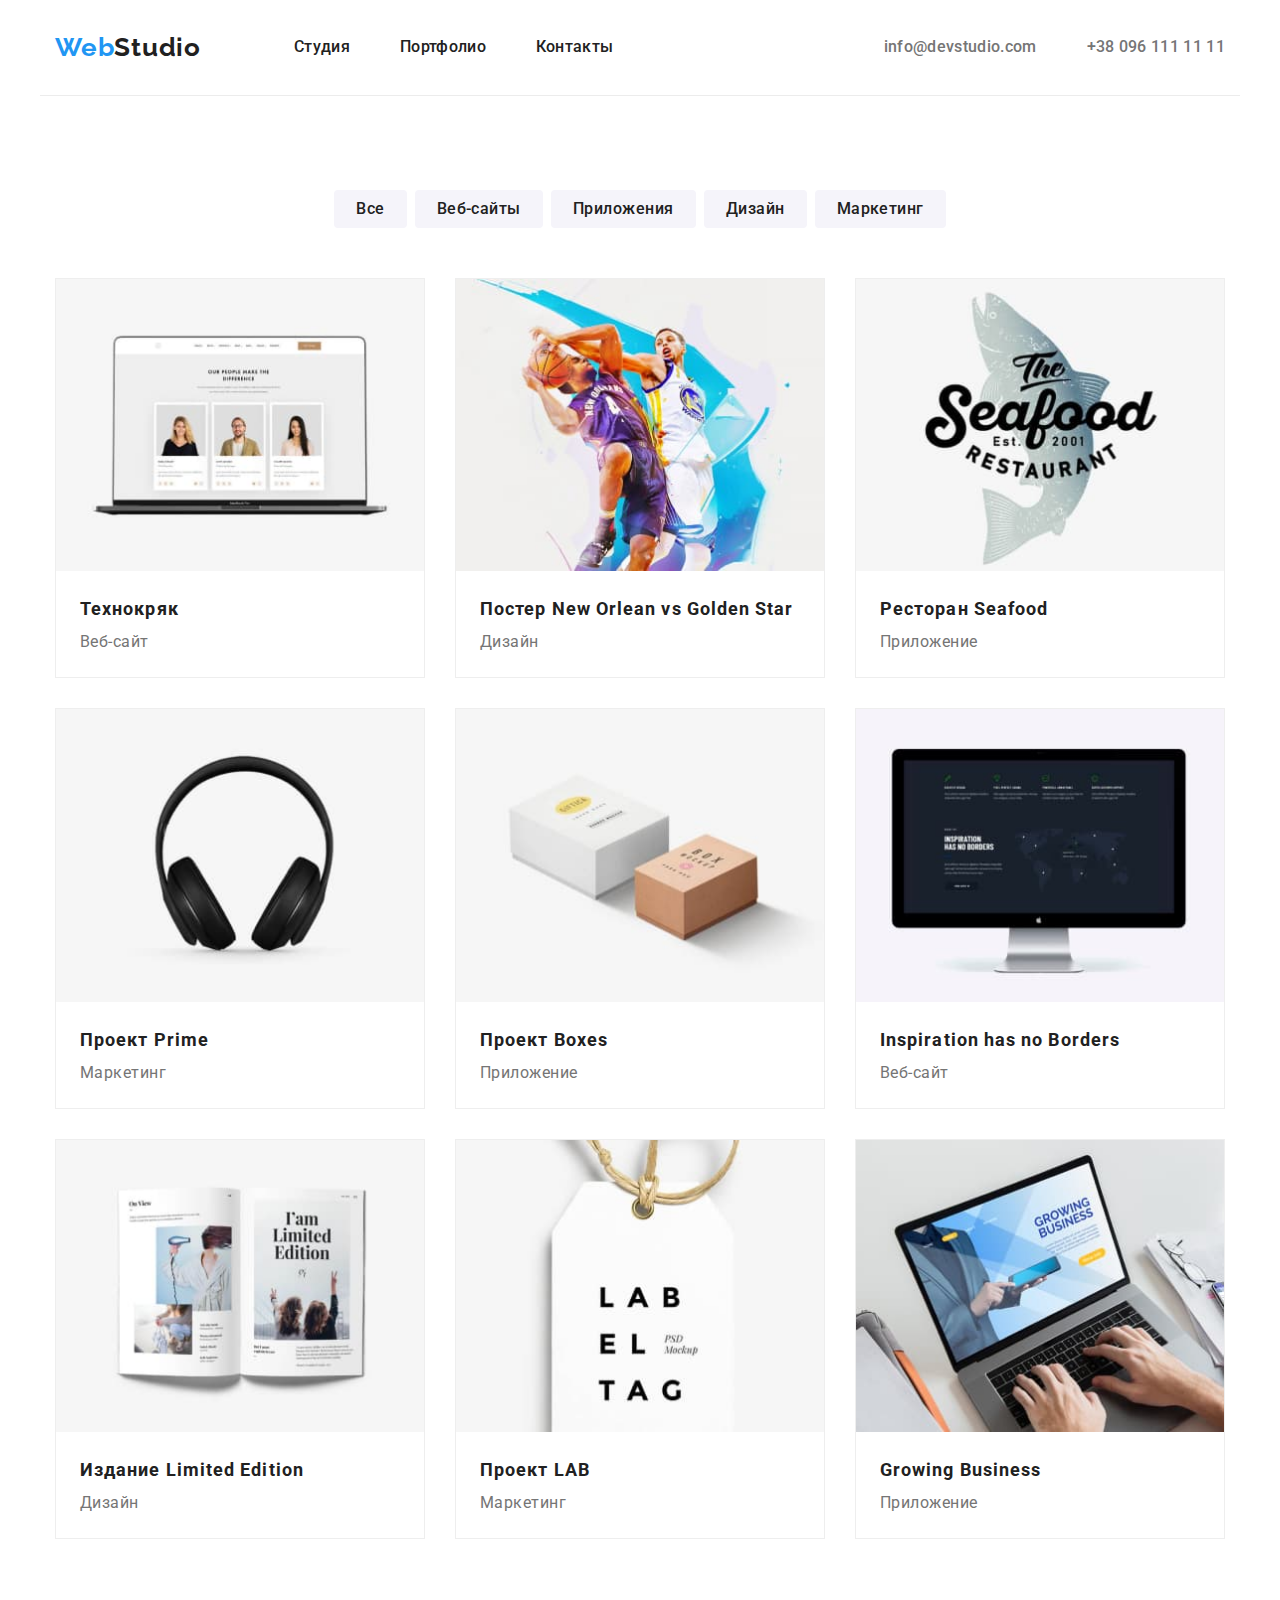
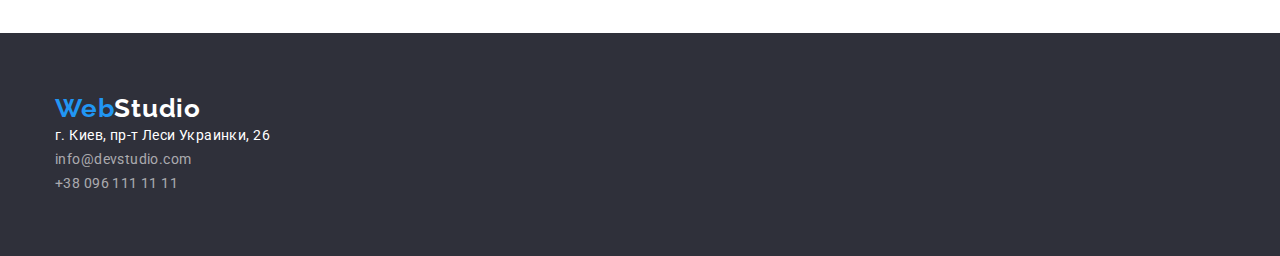
==== portfolio.html @ 323608a8 "Initial commit" ====
<!DOCTYPE html>
<html lang="ru">
<head>
    <meta charset="UTF-8">
    <meta http-equiv="X-UA-Compatible" content="IE=edge">
    <meta name="viewport" content="width=device-width, initial-scale=1.0">
    <title>WebStudio</title>
    <!-- Fonts start -->
    <link rel="preconnect" href="https://fonts.googleapis.com">
    <link rel="preconnect" href="https://fonts.gstatic.com" crossorigin>
    <link
        href="https://fonts.googleapis.com/css2?family=Raleway:wght@700&family=Roboto:wght@400;500;700;900&display=swap"
        rel="stylesheet">
    <!-- Fonts end -->

    <!-- Normalize styles start -->
    <link rel="stylesheet" href="https://cdnjs.cloudflare.com/ajax/libs/modern-normalize/1.1.0/modern-normalize.min.css">
    <!-- Normalize styles end -->

    <!-- custom styles start -->
    <link rel="stylesheet" href="./css/styles.css">
    <!-- custom styles end -->
</head>

<body>
    <!-- Секція хедер -->
    <header class="page-header">
        <!-- Основна навігація по сайту -->
        <div class="container header-container">
            <nav class="header-nav">
                <a class="header-logo logo" href="" lang="en">Web<span class="header-logo-span">Studio</span></a>
                <ul class="header-list list">
                    <li class="header-list-item"><a class="header-link link" href="./index.html">Студия</a></li>
                    <li class="header-list-item"><a class="header-link link" href="">Портфолио</a></li>
                    <li class="header-list-item"><a class="header-link link" href="">Контакты</a></li>
                </ul>
            </nav>
            <!-- Контактні дані -->
            <div class="header-group">
                <ul class="header-contact-list list">
                    <li class="header-contact-list-item"><a class="header-contact-link link"
                            href="mailto:info@devstudio.com" lang="en">info@devstudio.com</a></li>
                    <li class="header-contact-list-item"><a class="header-contact-link link" href="tel:+380961111111">+38
                            096 111 11 11</a></li>
                </ul>
            </div>
        </div>
    </header>
    <!-- Блок унікального контенту на сторінці -->
    <main>
        <section class="portfolio">
            <div class="portfolio-container container">
                <h1 hidden>Портфолио</h1>
                <!-- Фільтр -->
                <ul class="portfolio-filter-list list">
                    <li class="portfolio-filter-list-item"><button class="portfolio-filter-btn btn" type="button">Все</button></li>
                    <li class="portfolio-filter-list-item"><button class="portfolio-filter-btn btn" type="button">Веб-сайты</button></li>
                    <li class="portfolio-filter-list-item"><button class="portfolio-filter-btn btn" type="button">Приложения</button></li>
                    <li class="portfolio-filter-list-item"><button class="portfolio-filter-btn btn" type="button">Дизайн</button></li>
                    <li class="portfolio-filter-list-item"><button class="portfolio-filter-btn btn" type="button">Маркетинг</button></li>
                </ul>
                <!-- Портфоліо -->
                <ul class="portfolio-list card-set list">
                    <li class="portfolio-list-item card-set-item"><a class="portfolio-list-link link" href="">
                        <img src="./images/hw-2/img.jpg" alt="" width="370" height="294">
                        <div class="portfolio-list-item-info">
                            <h2 class="portfolio-list-item-title">Технокряк</h2>
                            <p class="portfolio-list-item-text">Веб-сайт</p>
                        </div>
                    </a></li>
                    <li class="portfolio-list-item card-set-item"><a class="portfolio-list-link link" href="">
                        <img src="./images/hw-2/img-2.jpg" alt="" width="370" height="294">
                        <div class="portfolio-list-item-info">
                            <h2 class="portfolio-list-item-title">Постер New Orlean vs Golden Star</h2>
                            <p class="portfolio-list-item-text">Дизайн</p>
                        </div>
                    </a></li>
                    <li class="portfolio-list-item card-set-item"><a class="portfolio-list-link link" href="">
                        <img src="./images/hw-2/img-3.jpg" alt="" width="370" height="294">
                        <div class="portfolio-list-item-info">
                            <h2 class="portfolio-list-item-title">Ресторан Seafood</h2>
                            <p class="portfolio-list-item-text">Приложение</p>
                        </div>
                    </a></li>
                    <li class="portfolio-list-item card-set-item"><a class="portfolio-list-link link" href="">
                        <img src="./images/hw-2/img-4.jpg" alt="" width="370" height="294">
                        <div class="portfolio-list-item-info">
                            <h2 class="portfolio-list-item-title">Проект Prime</h2>
                            <p class="portfolio-list-item-text">Маркетинг</p>
                        </div>
                    </a></li>
                    <li class="portfolio-list-item card-set-item"><a class="portfolio-list-link link" href="">
                        <img src="./images/hw-2/img-5.jpg" alt="" width="370" height="294">
                        <div class="portfolio-list-item-info">
                            <h2 class="portfolio-list-item-title">Проект Boxes</h2>
                            <p class="portfolio-list-item-text">Приложение</p>
                        </div>
                    </a></li>
                    <li class="portfolio-list-item card-set-item"><a class="portfolio-list-link link" href="">
                        <img src="./images/hw-2/img-6.jpg" alt="" width="370" height="294">
                        <div class="portfolio-list-item-info">
                            <h2 class="portfolio-list-item-title">Inspiration has no Borders</h2>
                            <p class="portfolio-list-item-text">Веб-сайт</p>
                        </div>
                    </a></li>
                    <li class="portfolio-list-item card-set-item"><a class="portfolio-list-link link" href="">
                        <img src="./images/hw-2/img-7.jpg" alt="" width="370" height="294">
                        <div class="portfolio-list-item-info">
                            <h2 class="portfolio-list-item-title">Издание Limited Edition</h2>
                            <p class="portfolio-list-item-text">Дизайн</p>
                        </div>
                    </a></li>
                    <li class="portfolio-list-item card-set-item"><a class="portfolio-list-link link" href="">
                        <img src="./images/hw-2/img-8.jpg" alt="" width="370" height="294">
                        <div class="portfolio-list-item-info">
                            <h2 class="portfolio-list-item-title">Проект LAB</h2>
                            <p class="portfolio-list-item-text">Маркетинг</p>
                        </div>
                    </a></li>
                    <li class="portfolio-list-item card-set-item"><a class="portfolio-list-link link" href="">
                        <img src="./images/hw-2/img-9.jpg" alt="" width="370" height="294">
                        <div class="portfolio-list-item-info">
                            <h2 class="portfolio-list-item-title">Growing Business</h2>
                            <p class="portfolio-list-item-text">Приложение</p>
                        </div>
                    </a></li>
                </ul>
            </div>
        </section>
    </main>
    <!--Секція футер-->
    <footer class="footer">
        <div class="footer-container container">
            <a class="footer-logo logo" href="" lang="en">Web<span class="footer-logo-span">Studio</span></a>
            <address class="footer-address">
                <ul class="footer-address-list list">
                    <li class="footer-address-list-item"><a class="footer-address-link link">г. Киев, пр-т Леси Украинки, 26</a></li>
                    <li class="footer-address-list-item"><a class="footer-link link" href="mailto:info@devstudio.com" lang="en">info@devstudio.com</a></li>
                    <li class="footer-address-list-item"><a class="footer-link link" href="tel:+380961111111">+38 096 111 11 11</a></li>
                </ul>
            </address>
        </div>
    </footer>  
</body>
</html>
---- css/styles.css ----
:root {
    /* fonts */
        --main-font: "Roboto";
        --secondary-font: "Raleway";
    /* text colors */
        --accent-txt-cl: #2196F3;
        --secondary-accent-txt-cl: #FFFFFF;
        --main-txt-cl: #212121;
        --secondary-txt-cl: #757575;
    /* bg-colors */
        --main-bg-cl: #FFFFFF;
        --secondary-bg-cl: #2F303A;
        --accent-bg-cl: #2196F3;
        --secondary-accent-bg-cl: #F5F4FA;
    /* others */
        --portfolio-items: 3;
        --portfolio-gap: 30px;
        --team-items: 4;
        --team-gap: 30px;
        --benefits-items: 4;
        --benefits-gap: 30px;
}

/* reset */
h1,
h2,
h3,
h4,
p {
    margin: 0;
}

img {
    display: block;
    max-width: 100%;
    height: auto;
}

/* body */
body {
    font-family: var(--main-font), sans-serif;
    color: var(--main-txt-cl);
    margin: 0;
}

.container {
    width: 1200px;
    padding-left: 15px;
    padding-right: 15px;
    margin-left: auto;
    margin-right: auto;
}

.section {
    padding-top: 94px;
    padding-bottom: 94px;
}

/* lists */
.list {
    list-style-type: none;
    text-decoration: none;
    margin: 0;
    padding: 0;
}

/* links */
.link {
    text-decoration: none;
}

/* buttons */
.btn {
    cursor: pointer;
}

/* section titles */
.section-title {
    font-weight: 700;
    font-size: 36px;
    line-height: 1.17;
    text-align: center;
    letter-spacing: 0.03em;
    color: var(--main-txt-cl);
}

/* header */
.page-header {
    background-color: var(--main-bg-cl)
}

.header-container {
    display: flex;
    justify-content: space-between;
    flex-direction: row;
    align-items: center;
    border-bottom: 1px solid #ECECEC;
}

.header-nav {
    display: flex;
    flex-direction: row;
    align-items: center;
    padding-top: 32px;
    padding-bottom: 32px;
}

.header-logo {
    margin-right: 93px;
}

.logo {
    font-family: var(--secondary-font);
    font-weight: 700;
    font-size: 26px;
    line-height: 1.19;
    letter-spacing: 0.03em;
    color: var(--accent-txt-cl);
    text-decoration: none;
}

.header-logo-span {
    color: var(--main-txt-cl);
    text-decoration: none;
}

.header-list {
    display: flex;
    flex-direction: row;
    align-items: center;
}

.header-list, .list {}

.header-list-item {
    margin-right: 50px;
}

.header-list-item:last-child {
    margin-right: 0;
}

.header-link {
    width: 122px;
    height: 16px;
    left: 1263px;
    top: 32px;
    font-weight: 500;
    line-height: 1.14;
    letter-spacing: 0.02em;
    color: var(--main-txt-cl);
}

     
.header-link:hover,
.header-link:focus {
    color: var(--accent-txt-cl);
}

.header-contact-list {
    display: flex;
    flex-direction: row;
    align-items: center;
}

.header-contact-list, .list {}

.header-contact-link {
    width: 122px;
    height: 16px;
    left: 1263px;
    top: 32px;
    font-weight: 500;
    line-height: 1.14;
    letter-spacing: 0.02em;
    color: var(--secondary-txt-cl);
}

.header-contact-link:hover,
.header-contact-link:focus {
    color: var(--accent-txt-cl);
}

.header-contact-list-item:not(:last-child) {
    margin-right: 50px;
}

/* hero*/
.hero {
    background-color: var(--secondary-bg-cl);
}

.hero-container {
    display: flex;
    justify-content: center;
    align-items: center;
    flex-direction: column;
    padding-top: 200px;
    padding-bottom: 200px;
}

.hero-title {
    width: 696px;
    font-weight: 900;
    font-size: 44px;
    line-height: 1.14;
    text-align: center;
    letter-spacing: 0.06em;
    text-transform: uppercase;
    color: var(--secondary-accent-txt-cl);
    margin-bottom: 30px;
}

.hero-btn {
    font-weight: 700;
    font-size: 16px;
    line-height: 1.19;
    letter-spacing: 0.06em;
    text-align: center;
    color: var(--secondary-accent-txt-cl);
    background-color: var(--accent-bg-cl);
    width: 200px;
    height: 50px;
    border: none;
    border-radius: 4px;
}

.hero-btn:hover,
.hero-btn:focus {
    background-color: #188CE8;
}

/* benefits */
.benefits-list {
    display: flex;
    justify-content: space-between;
    align-items: center;
    flex-direction: row;
    padding-top: 94px;
    padding-bottom: 94px;
}

/* benefits-set start */
.benefits-set {
    margin: 0;
    display: flex;
    flex-wrap: wrap;
    margin-left: calc(-1 * var(--benefits-gap));
    margin-top: calc(-1 * var(--benefits-gap));
}

.benefits-set-item {
    flex-basis: calc(100% / var(--benefits-items) - var(--benefits-gap));
    margin-left: var(--benefits-gap);
    margin-top: var(--benefits-gap);
}
/* benefits-set end */

.benefits-list-item-title {
    font-weight: 700;
    font-size: 14px;
    line-height: 1.14x;
    letter-spacing: 0.03em;
    text-transform: uppercase;
    color: var(--main-txt-cl);
    margin-bottom: 10px;
}

.benefits-list-item-text {
    font-weight: 400;
    font-size: 14px;
    line-height: 1.71;
    letter-spacing: 0.03em;
    color: var(--secondary-txt-cl);
}

/* practice */
.practice-container {
    padding-bottom: 94px;
}

.practice-title {
    justify-content: center;
    align-items: flex-start;
    margin-bottom: 50px;
}

.practice-list {
    display: flex;
    justify-content: space-between;
    align-items: center;
    flex-direction: row;
}

/* team */
.team-container {
    padding-top: 94px;
    padding-bottom: 94px;
}
.team {
    background-color: var(--secondary-accent-bg-cl);
}

.team-title {
    margin-bottom: 50px;
}

/* team-set start */
.team-set {
    padding: 0;
    margin: 0;
    display: flex;
    flex-wrap: wrap;
   gap: var(--team-gap);
}

.team-set-item {
    flex-basis: calc(100% / var(--team-gap) * 3) / var(--team-items));
}
/* team-set end */

.team-list-item {
    padding-bottom: 30px;
    box-shadow: 0px 1px 3px rgba(0, 0, 0, 0.12), 0px 1px 1px rgba(0, 0, 0, 0.14), 0px 2px 1px rgba(0, 0, 0, 0.2);
    border-radius: 0px 0px 4px 4px;
}

.team-list-item-title {
    font-weight: 500;
    font-size: 16px;
    line-height: 1.19;
    text-align: center;
    letter-spacing: 0.03em;
    color: var(--main-txt-cl);
    margin-top: 30px;
    margin-bottom: 10px;
}

.team-list-item-text {
    font-weight: 400;
    font-size: 16px;
    line-height: 1.19;
    text-align: center;
    letter-spacing: 0.03em;
    color: var(--secondary-txt-cl);
}

/* portfolio */
.portfolio {
    background-color: var(--main-bg-cl);
}

.portfolio-container {
    padding-top: 94px;
    padding-bottom: 94px;
}

.portfolio-filter-list { 
    display: flex;
    justify-content: center;
    flex-direction: row;
    margin-bottom: 50px;
}

.portfolio-filter-list, .list {} 

.portfolio-filter-list-item {
    margin-right: 8px;
}

.portfolio-filter-list-item:last-child {
    margin-right: 0;
}

.portfolio-filter-btn {
    font-weight: 500;
    font-size: 16px;
    line-height: 26px;
    letter-spacing: 0.03em;
    text-align: center;
    color: var(--main-txt-cl);
    background-color: var(--secondary-accent-bg-cl);
    border: none;
    border-radius: 4px;
    padding: 6px 22px;
}

.portfolio-filter-btn:hover,
.portfolio-filter-btn:focus {
    color: var(--secondary-accent-txt-cl);
    background-color: var(--accent-bg-cl);
}

/* portfolio-list-set start */
.card-set {
    padding: 0;
    margin: 0;
    display: flex;
    flex-wrap: wrap;
    gap: var(--portfolio-gap);
}

.card-set-item {
    flex-basis: calc((100% - var(--portfolio-gap) * 2) / var(--portfolio-items));
}
/* portfolio-list-set end */

.portfolio-list-item {
    display: flex;
    flex-direction: column;
    border: 1px solid #EEEEEE;
}

.portfolio-list-item-info {
    margin: 20px 24px;
}

.portfolio-list-item-title {
    font-weight: 700;
    font-size: 18px;
    line-height: 2;
    letter-spacing: 0.06em;
    color: var(--main-txt-cl);
}

.portfolio-list-item-text {
    font-weight: 400;
    font-size: 16px;
    line-height: 1.88;
    letter-spacing: 0.03em;
    color: var(--secondary-txt-cl);
}

/* footer */
.footer {
    background-color: var(--secondary-bg-cl);
}

.footer-container {
    display: flex;
    flex-direction: column;
    padding-top: 60px;
    padding-bottom: 60px;
}

.footer-logo {}

.footer-logo-span {
    color: var(--secondary-accent-txt-cl);
}

.footer-address {
    font-style: normal;
}

.footer-address-list, .list {}

.footer-address-list-item {}

.footer-address-link {
    font-weight: 400;
    font-size: 14px;
    line-height: 1.71;
    letter-spacing: 0.03em;
    color: var(--secondary-accent-txt-cl);
}

.footer-link {
    font-weight: 400;
    font-size: 14px;
    line-height: 1.71;
    letter-spacing: 0.03em;
    color: rgba(255, 255, 255, 0.6);
}

.footer-address-link:hover,
.footer-address-linknk:focus {
    color: var(--accent-txt-cl);
}

.footer-link:hover,
.footer-link:focus {
    color: var(--accent-txt-cl);
}
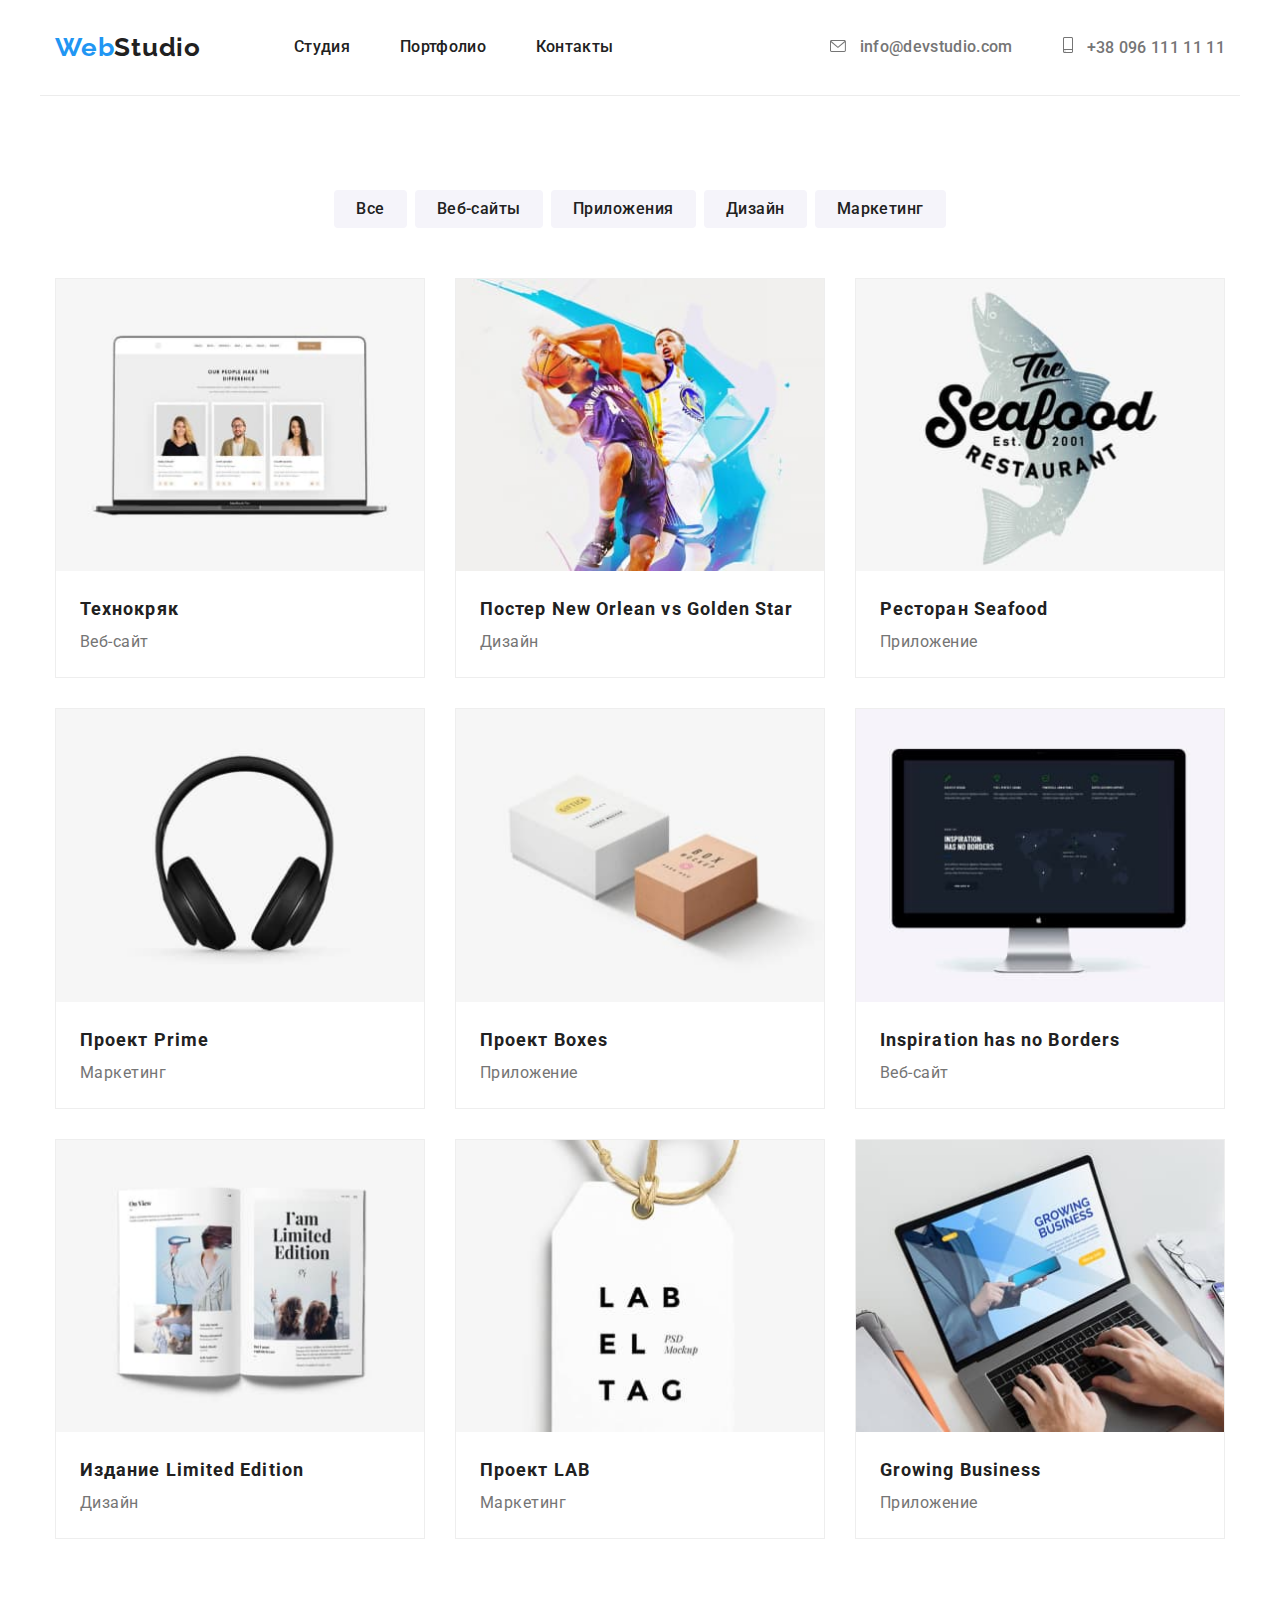
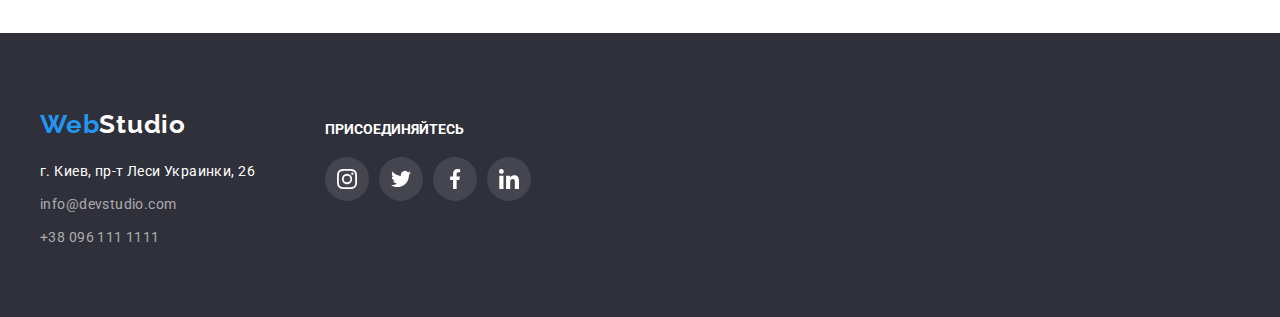
==== commit 21bc1a8a: "Added markup and design of icons and decorative effects according to hw-4" ====
--- a/portfolio.html
+++ b/portfolio.html
@@ -38,10 +38,22 @@
             <!-- Контактні дані -->
             <div class="header-group">
                 <ul class="header-contact-list list">
-                    <li class="header-contact-list-item"><a class="header-contact-link link"
-                            href="mailto:info@devstudio.com" lang="en">info@devstudio.com</a></li>
-                    <li class="header-contact-list-item"><a class="header-contact-link link" href="tel:+380961111111">+38
-                            096 111 11 11</a></li>
+                    <li class="header-contact-list-item">
+                        <div class="header-contact-list-item-info">
+                            <svg class="header-icon" width="16" height="12">
+                                <use href="./images/icons.svg#icon-envelope"></use>
+                            </svg>
+                            <a class="header-contact-link link" href="mailto:info@devstudio.com" lang="en">info@devstudio.com</a>
+                        </div>
+                    </li>
+                    <li class="header-contact-list-item">
+                        <div class="header-contact-list-item-info">
+                            <svg class="header-icon" width="10" height="16">
+                                <use href="./images/icons.svg#icon-smartphone"></use>
+                            </svg>
+                            <a class="header-contact-link link" href="tel:+380961111111">+38 096 111 11 11</a>
+                        </div>
+                    </li>
                 </ul>
             </div>
         </div>
@@ -131,15 +143,63 @@
     <!--Секція футер-->
     <footer class="footer">
         <div class="footer-container container">
-            <a class="footer-logo logo" href="" lang="en">Web<span class="footer-logo-span">Studio</span></a>
-            <address class="footer-address">
-                <ul class="footer-address-list list">
-                    <li class="footer-address-list-item"><a class="footer-address-link link">г. Киев, пр-т Леси Украинки, 26</a></li>
-                    <li class="footer-address-list-item"><a class="footer-link link" href="mailto:info@devstudio.com" lang="en">info@devstudio.com</a></li>
-                    <li class="footer-address-list-item"><a class="footer-link link" href="tel:+380961111111">+38 096 111 11 11</a></li>
-                </ul>
-            </address>
+            <ul class="footer-list">
+                <li class="footer-contact-container">
+                    <a class="footer-logo logo" href="" lang="en">Web<span class="footer-logo-span">Studio</span></a>
+                    <address class="footer-address">
+                        <ul class="footer-address-list list">
+                            <li class="footer-address-list-item"><a class="footer-address-link link">г. Киев, пр-т Леси
+                                    Украинки, 26</a></li>
+                            <li class="footer-address-list-item"><a class="footer-link link"
+                                    href="mailto:info@devstudio.com" lang="en">info@devstudio.com</a></li>
+                            <li class="footer-address-list-item"><a class="footer-link link" href="tel:+380961111111">+38
+                                    096 111 1111</a></li>
+                        </ul>
+                    </address>
+                </li>
+                <li class="footer-social-link-container">
+                    <h3 class="footer-social-link-title">присоединяйтесь</h3>
+                    <ul class="footer-social-link-list list">
+                        <li class="footer-social-link-list-item">
+                            <div class="footer-social-link-icon-container">
+                                <a class="footer-social-link link" href="">
+                                    <svg class="footer-social-link-icon" width="20" height="20">
+                                        <use href="./images/icons.svg#icon-instagram"></use>
+                                    </svg>
+                                </a>
+                            </div>
+                        </li>
+                        <li class="footer-social-link-list-item">
+                            <div class="footer-social-link-icon-container">
+                                <a class="footer-social-link link" href="">
+                                    <svg class="footer-social-link-icon" width="20" height="20">
+                                        <use href="./images/icons.svg#icon-twitter"></use>
+                                    </svg>
+                                </a>
+                            </div>
+                        </li>
+                        <li class="footer-social-link-list-item">
+                            <div class="footer-social-link-icon-container">
+                                <a class="footer-social-link link" href="">
+                                    <svg class="footer-social-link-icon" width="20" height="20">
+                                        <use href="./images/icons.svg#icon-facebook"></use>
+                                    </svg>
+                                </a>
+                            </div>
+                        </li>
+                        <li class="footer-social-link-list-item">
+                            <div class="footer-social-link-icon-container">
+                                <a class="footer-social-link link" href="">
+                                    <svg class="footer-social-link-icon" width="20" height="20">
+                                        <use href="./images/icons.svg#icon-linkedin"></use>
+                                    </svg>
+                                </a>
+                            </div>
+                        </li>
+                    </ul>
+                </li>
+            </ul>
         </div>
-    </footer>  
+    </footer>
 </body>
 </html>--- a/css/styles.css
+++ b/css/styles.css
@@ -12,6 +12,11 @@
         --secondary-bg-cl: #2F303A;
         --accent-bg-cl: #2196F3;
         --secondary-accent-bg-cl: #F5F4FA;
+    /* logo-icons */
+        --logo-icons-main-cl: #AFB1B8;
+        --logo-icons-accent-cl: #2196F3;
+        --logo-icons-secondary-accent-cl: #FFFFFF;
+
     /* others */
         --portfolio-items: 3;
         --portfolio-gap: 30px;
@@ -19,6 +24,8 @@
         --team-gap: 30px;
         --benefits-items: 4;
         --benefits-gap: 30px;
+        --clients-gap: 30px;
+        --clients-items: 6;
 }
 
 /* reset */
@@ -151,7 +158,6 @@
     color: var(--main-txt-cl);
 }
 
-     
 .header-link:hover,
 .header-link:focus {
     color: var(--accent-txt-cl);
@@ -185,9 +191,23 @@
     margin-right: 50px;
 }
 
+.header-icon {
+    margin-right: 10px;
+    fill: var(--secondary-txt-cl);
+}
+
+.header-icon:hover,
+.header-icon:focus {
+    fill: var(--accent-txt-cl);
+}
+
 /* hero*/
 .hero {
-    background-color: var(--secondary-bg-cl);
+    max-width: 1600px;
+    background-image: url(../images/Img.svg), linear-gradient(to right, rgba(47, 48, 58, 0.4),rgba(47, 48, 58, 0.4));
+    background-repeat: no-repeat;
+    background-position: center;
+    background-size: contain;
 }
 
 .hero-container {
@@ -256,6 +276,17 @@
 }
 /* benefits-set end */
 
+.benefits-icon-container {
+    display: flex;
+    width: 270px;
+    height: 120px;
+    justify-content: center;
+    align-items: center;
+    margin-bottom: 30px;
+    background: #F5F4FA;
+    border-radius: 4px;
+}
+
 .benefits-list-item-title {
     font-weight: 700;
     font-size: 14px;
@@ -297,6 +328,7 @@
     padding-top: 94px;
     padding-bottom: 94px;
 }
+
 .team {
     background-color: var(--secondary-accent-bg-cl);
 }
@@ -311,11 +343,12 @@
     margin: 0;
     display: flex;
     flex-wrap: wrap;
-   gap: var(--team-gap);
+    gap: var(--team-gap);
 }
 
 .team-set-item {
     flex-basis: calc(100% / var(--team-gap) * 3) / var(--team-items));
+    background-color: var(--main-bg-cl);
 }
 /* team-set end */
 
@@ -345,6 +378,89 @@
     color: var(--secondary-txt-cl);
 }
 
+.team-social-link-list {
+    display: flex;
+    flex-direction: row;
+    justify-content: center;
+    margin-top: 16px;
+}
+
+.team-social-link-list-item {
+    margin-right: 10px;
+}
+
+.team-social-link-list-item:last-child {
+    margin-right: 0;
+}
+
+.team-social-link-icon-container {
+    width: 44px;
+    height: 44px;
+    background-color: var(--main-bg-cl);
+    border-radius: 50%;
+}
+
+.team-social-link-icon-container:hover,
+.team-social-link-icon-container:focus {
+    background-color: var(--logo-icons-accent-cl);
+}
+
+.team-social-link-icon {
+    fill: var(--logo-icons-main-cl);
+    margin: 12px;
+}
+
+.team-social-link-icon:hover,
+.team-social-link-icon:focus {
+    fill: var(--logo-icons-secondary-accent-cl);
+}
+
+/* clients */
+.clients-container {
+    padding-top: 94px;
+    padding-bottom: 94px;
+}
+
+.clients-title {
+    justify-content: center;
+    align-items: flex-start;
+    margin-bottom: 50px;
+}
+
+.clients-list {
+    display: flex;
+    justify-content: center;
+    flex-direction: row;
+}
+
+.clients-list-item {
+    margin-right: 30px;
+}
+
+.clients-list-item:last-child {
+    margin-right: 0;
+}
+
+.clients-icon {
+    fill: var(--logo-icons-main-cl);
+}
+
+.clients-icon:hover,
+.clients-icon:focus {
+    fill: var(--logo-icons-accent-cl);
+}
+
+.clients-list-item {
+    padding: 16px 32px;
+    border: 1px solid var(--logo-icons-main-cl);
+    border-radius: 4px;
+}
+
+.clients-list-item:hover,
+.clients-list-item:focus {
+    border: 1px solid var(--logo-icons-accent-cl);
+}
+
 /* portfolio */
 .portfolio {
     background-color: var(--main-bg-cl);
@@ -370,6 +486,12 @@
 
 .portfolio-filter-list-item:last-child {
     margin-right: 0;
+}
+
+.portfolio-filter-list-item:hover,
+.portfolio-filter-list-item:focus {
+    box-shadow: 0px 3px 1px rgba(0, 0, 0, 0.1), 0px 1px 2px rgba(0, 0, 0, 0.08), 0px 2px 2px rgba(0, 0, 0, 0.12);
+    border-radius: 4px;
 }
 
 .portfolio-filter-btn {
@@ -409,6 +531,11 @@
     display: flex;
     flex-direction: column;
     border: 1px solid #EEEEEE;
+}
+
+.portfolio-list-item:hover,
+.portfolio-list-item:focus {
+    box-shadow: 0px 1px 1px rgba(0, 0, 0, 0.12), 0px 4px 4px rgba(0, 0, 0, 0.06), 1px 4px 6px rgba(0, 0, 0, 0.16);
 }
 
 .portfolio-list-item-info {
@@ -438,9 +565,21 @@
 
 .footer-container {
     display: flex;
-    flex-direction: column;
-    padding-top: 60px;
-    padding-bottom: 60px;
+    flex-direction: row;
+    padding: 0;
+}
+
+.footer-list {
+    display: flex;
+    flex-direction: row;
+    justify-content: flex-start;
+    list-style-type: none;
+    padding: 0;
+}
+
+.footer-contact-container {
+    margin-top: 60px;
+    margin-right:  70px;
 }
 
 .footer-logo {}
@@ -451,11 +590,18 @@
 
 .footer-address {
     font-style: normal;
+    margin-top: 20px;
 }
 
 .footer-address-list, .list {}
 
-.footer-address-list-item {}
+.footer-address-list-item {
+    margin-bottom: 9px;
+}
+
+.footer-address-list-item:last-child {
+    margin-bottom: 0;
+}
 
 .footer-address-link {
     font-weight: 400;
@@ -481,4 +627,48 @@
 .footer-link:hover,
 .footer-link:focus {
     color: var(--accent-txt-cl);
+}
+
+.footer-social-link-container {
+    margin-top: 72px;
+    margin-bottom: 100px;
+}
+
+.footer-social-link-title {
+    font-weight: 700;
+    font-size: 14px;
+    line-height: 1.14x;
+    text-transform: uppercase;
+    color: var(--secondary-accent-txt-cl);
+    margin-bottom: 20px;
+}
+
+.footer-social-link-list {
+    display: flex;
+    flex-direction: row;
+}
+
+.footer-social-link-list-item {
+    margin-right: 10px;
+}
+
+.footer-social-link-list-item:last-child {
+    margin-right: 0;
+}
+
+.footer-social-link-icon-container {
+    width: 44px;
+    height: 44px;
+    border-radius: 50%;
+    background: rgba(255, 255, 255, 0.1);
+}
+
+.footer-social-link-icon-container:hover,
+.footer-social-link-icon-container:focus {
+    background: var(--logo-icons-accent-cl);
+}
+
+.footer-social-link-icon {
+    fill: var(--logo-icons-secondary-accent-cl);
+    margin: 12px;
 }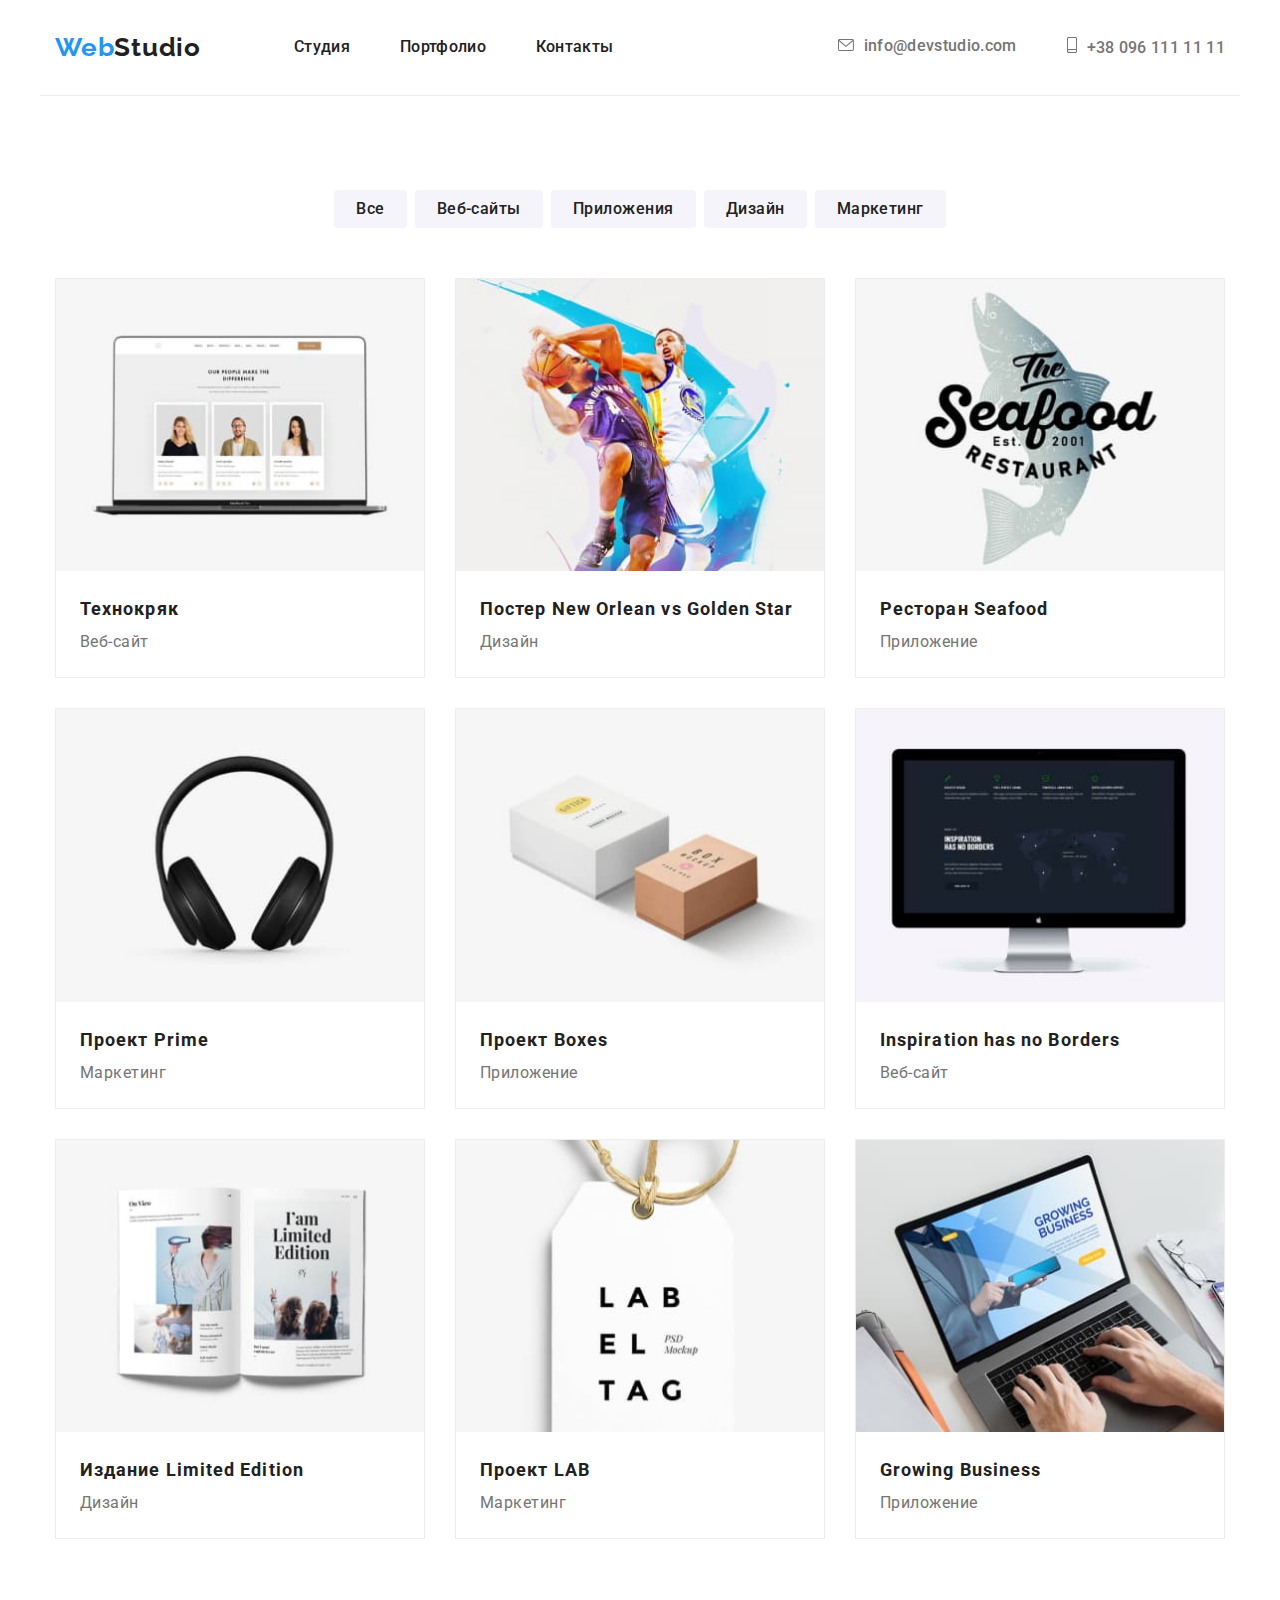
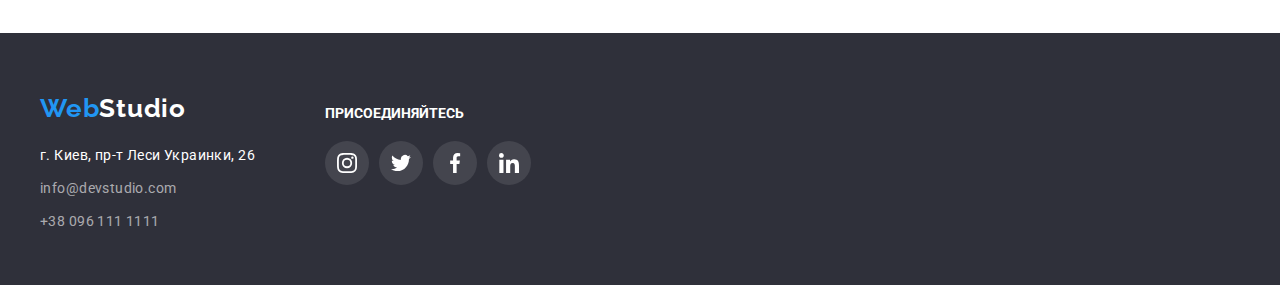
==== commit 01999085: "edited according to the mentor's commentators" ====
--- a/portfolio.html
+++ b/portfolio.html
@@ -36,26 +36,22 @@
                 </ul>
             </nav>
             <!-- Контактні дані -->
-            <div class="header-group">
-                <ul class="header-contact-list list">
-                    <li class="header-contact-list-item">
-                        <div class="header-contact-list-item-info">
-                            <svg class="header-icon" width="16" height="12">
-                                <use href="./images/icons.svg#icon-envelope"></use>
-                            </svg>
-                            <a class="header-contact-link link" href="mailto:info@devstudio.com" lang="en">info@devstudio.com</a>
-                        </div>
-                    </li>
-                    <li class="header-contact-list-item">
-                        <div class="header-contact-list-item-info">
-                            <svg class="header-icon" width="10" height="16">
-                                <use href="./images/icons.svg#icon-smartphone"></use>
-                            </svg>
-                            <a class="header-contact-link link" href="tel:+380961111111">+38 096 111 11 11</a>
-                        </div>
-                    </li>
-                </ul>
-            </div>
+            <ul class="header-contact-list list">
+                <li class="header-contact-list-item">
+                    <a class="header-contact-link link" href="mailto:info@devstudio.com" lang="en">
+                        <svg class="header-icon" width="16" height="12">
+                            <use href="./images/icons.svg#icon-envelope"></use>
+                        </svg>info@devstudio.com
+                    </a>
+                </li>
+                <li class="header-contact-list-item">
+                    <a class="header-contact-link link" href="tel:+380961111111">
+                        <svg class="header-icon" width="10" height="16">
+                            <use href="./images/icons.svg#icon-smartphone"></use>
+                        </svg>+38 096 111 11 11
+                    </a>
+                </li>
+            </ul>
         </div>
     </header>
     <!-- Блок унікального контенту на сторінці -->
@@ -161,40 +157,32 @@
                     <h3 class="footer-social-link-title">присоединяйтесь</h3>
                     <ul class="footer-social-link-list list">
                         <li class="footer-social-link-list-item">
-                            <div class="footer-social-link-icon-container">
-                                <a class="footer-social-link link" href="">
-                                    <svg class="footer-social-link-icon" width="20" height="20">
-                                        <use href="./images/icons.svg#icon-instagram"></use>
-                                    </svg>
-                                </a>
-                            </div>
+                            <a class="footer-social-link link" href="">
+                                <svg class="footer-social-link-icon" width="20" height="20">
+                                    <use href="./images/icons.svg#icon-instagram"></use>
+                                </svg>
+                            </a>
                         </li>
                         <li class="footer-social-link-list-item">
-                            <div class="footer-social-link-icon-container">
-                                <a class="footer-social-link link" href="">
-                                    <svg class="footer-social-link-icon" width="20" height="20">
-                                        <use href="./images/icons.svg#icon-twitter"></use>
-                                    </svg>
-                                </a>
-                            </div>
+                            <a class="footer-social-link link" href="">
+                                <svg class="footer-social-link-icon" width="20" height="20">
+                                    <use href="./images/icons.svg#icon-twitter"></use>
+                                </svg>
+                            </a>
                         </li>
                         <li class="footer-social-link-list-item">
-                            <div class="footer-social-link-icon-container">
-                                <a class="footer-social-link link" href="">
-                                    <svg class="footer-social-link-icon" width="20" height="20">
-                                        <use href="./images/icons.svg#icon-facebook"></use>
-                                    </svg>
-                                </a>
-                            </div>
+                            <a class="footer-social-link link" href="">
+                                <svg class="footer-social-link-icon" width="20" height="20">
+                                    <use href="./images/icons.svg#icon-facebook"></use>
+                                </svg>
+                            </a>
                         </li>
                         <li class="footer-social-link-list-item">
-                            <div class="footer-social-link-icon-container">
-                                <a class="footer-social-link link" href="">
-                                    <svg class="footer-social-link-icon" width="20" height="20">
-                                        <use href="./images/icons.svg#icon-linkedin"></use>
-                                    </svg>
-                                </a>
-                            </div>
+                            <a class="footer-social-link link" href="">
+                                <svg class="footer-social-link-icon" width="20" height="20">
+                                    <use href="./images/icons.svg#icon-linkedin"></use>
+                                </svg>
+                            </a>
                         </li>
                     </ul>
                 </li>
--- a/css/styles.css
+++ b/css/styles.css
@@ -166,7 +166,7 @@
 .header-contact-list {
     display: flex;
     flex-direction: row;
-    align-items: center;
+    align-content: center;
 }
 
 .header-contact-list, .list {}
@@ -193,21 +193,22 @@
 
 .header-icon {
     margin-right: 10px;
-    fill: var(--secondary-txt-cl);
+    fill: currentColor;
 }
 
 .header-icon:hover,
 .header-icon:focus {
-    fill: var(--accent-txt-cl);
+    fill: currentColor;
 }
 
 /* hero*/
 .hero {
     max-width: 1600px;
-    background-image: url(../images/Img.svg), linear-gradient(to right, rgba(47, 48, 58, 0.4),rgba(47, 48, 58, 0.4));
+    background-image: url(../images/Img.jpg), linear-gradient(to right, rgba(47, 48, 58, 0.4),rgba(47, 48, 58, 0.4));
     background-repeat: no-repeat;
     background-position: center;
-    background-size: contain;
+    background-size: cover;
+    margin: 0 auto;
 }
 
 .hero-container {
@@ -251,13 +252,16 @@
 }
 
 /* benefits */
-.benefits-list {
-    display: flex;
-    justify-content: space-between;
-    align-items: center;
-    flex-direction: row;
+.benefits-container {
     padding-top: 94px;
     padding-bottom: 94px;
+}
+
+.benefits-list {
+    display: flex;
+    justify-content: space-between;
+    align-items: center;
+    flex-direction: row;
 }
 
 /* benefits-set start */
@@ -272,7 +276,6 @@
 .benefits-set-item {
     flex-basis: calc(100% / var(--benefits-items) - var(--benefits-gap));
     margin-left: var(--benefits-gap);
-    margin-top: var(--benefits-gap);
 }
 /* benefits-set end */
 
@@ -376,13 +379,13 @@
     text-align: center;
     letter-spacing: 0.03em;
     color: var(--secondary-txt-cl);
+    margin-bottom: 16px;
 }
 
 .team-social-link-list {
     display: flex;
     flex-direction: row;
     justify-content: center;
-    margin-top: 16px;
 }
 
 .team-social-link-list-item {
@@ -393,26 +396,31 @@
     margin-right: 0;
 }
 
-.team-social-link-icon-container {
+.team-social-link {
+    display: flex;
+    align-items: center;
+    justify-content: center;
     width: 44px;
     height: 44px;
+    color: var(--logo-icons-main-cl);
     background-color: var(--main-bg-cl);
     border-radius: 50%;
 }
 
-.team-social-link-icon-container:hover,
-.team-social-link-icon-container:focus {
+.team-social-link:hover,
+.team-social-link:focus {
+    color: var(--logo-icons-secondary-accent-cl);
     background-color: var(--logo-icons-accent-cl);
 }
 
 .team-social-link-icon {
-    fill: var(--logo-icons-main-cl);
+    fill: currentColor;
     margin: 12px;
 }
 
 .team-social-link-icon:hover,
 .team-social-link-icon:focus {
-    fill: var(--logo-icons-secondary-accent-cl);
+    fill: currentColor;
 }
 
 /* clients */
@@ -434,31 +442,34 @@
 }
 
 .clients-list-item {
+    
+}
+
+.clients-list-item {
     margin-right: 30px;
+    padding: 16px 32px;
+    color: var(--logo-icons-main-cl);
+    border: 1px solid var(--logo-icons-main-cl);
+    border-radius: 4px;
 }
 
 .clients-list-item:last-child {
     margin-right: 0;
 }
 
+.clients-list-item:hover,
+.clients-list-item:focus {
+    color: var(--logo-icons-accent-cl);
+    border: 1px solid var(--logo-icons-accent-cl);
+}
+
 .clients-icon {
-    fill: var(--logo-icons-main-cl);
+    fill: currentColor;
 }
 
 .clients-icon:hover,
 .clients-icon:focus {
-    fill: var(--logo-icons-accent-cl);
-}
-
-.clients-list-item {
-    padding: 16px 32px;
-    border: 1px solid var(--logo-icons-main-cl);
-    border-radius: 4px;
-}
-
-.clients-list-item:hover,
-.clients-list-item:focus {
-    border: 1px solid var(--logo-icons-accent-cl);
+    fill: currentColor;
 }
 
 /* portfolio */
@@ -564,6 +575,7 @@
 }
 
 .footer-container {
+    height: 252px;
     display: flex;
     flex-direction: row;
     padding: 0;
@@ -575,11 +587,14 @@
     justify-content: flex-start;
     list-style-type: none;
     padding: 0;
+    margin-top: 0;
+    margin-bottom: 0;
 }
 
 .footer-contact-container {
-    margin-top: 60px;
     margin-right:  70px;
+    padding-top: 60px;
+    padding-bottom: 60px;
 }
 
 .footer-logo {}
@@ -630,8 +645,8 @@
 }
 
 .footer-social-link-container {
-    margin-top: 72px;
-    margin-bottom: 100px;
+    padding-top: 72px;
+    padding-bottom: 100px;
 }
 
 .footer-social-link-title {
@@ -656,19 +671,23 @@
     margin-right: 0;
 }
 
-.footer-social-link-icon-container {
+.footer-social-link {
+    display: flex;
+    align-items: center;
+    justify-content: center;
     width: 44px;
     height: 44px;
     border-radius: 50%;
+    color: var(--logo-icons-secondary-accent-cl);
     background: rgba(255, 255, 255, 0.1);
 }
 
-.footer-social-link-icon-container:hover,
-.footer-social-link-icon-container:focus {
+.footer-social-link:hover,
+.footer-social-link:focus {
     background: var(--logo-icons-accent-cl);
 }
 
 .footer-social-link-icon {
-    fill: var(--logo-icons-secondary-accent-cl);
+    fill: currentColor;
     margin: 12px;
 }